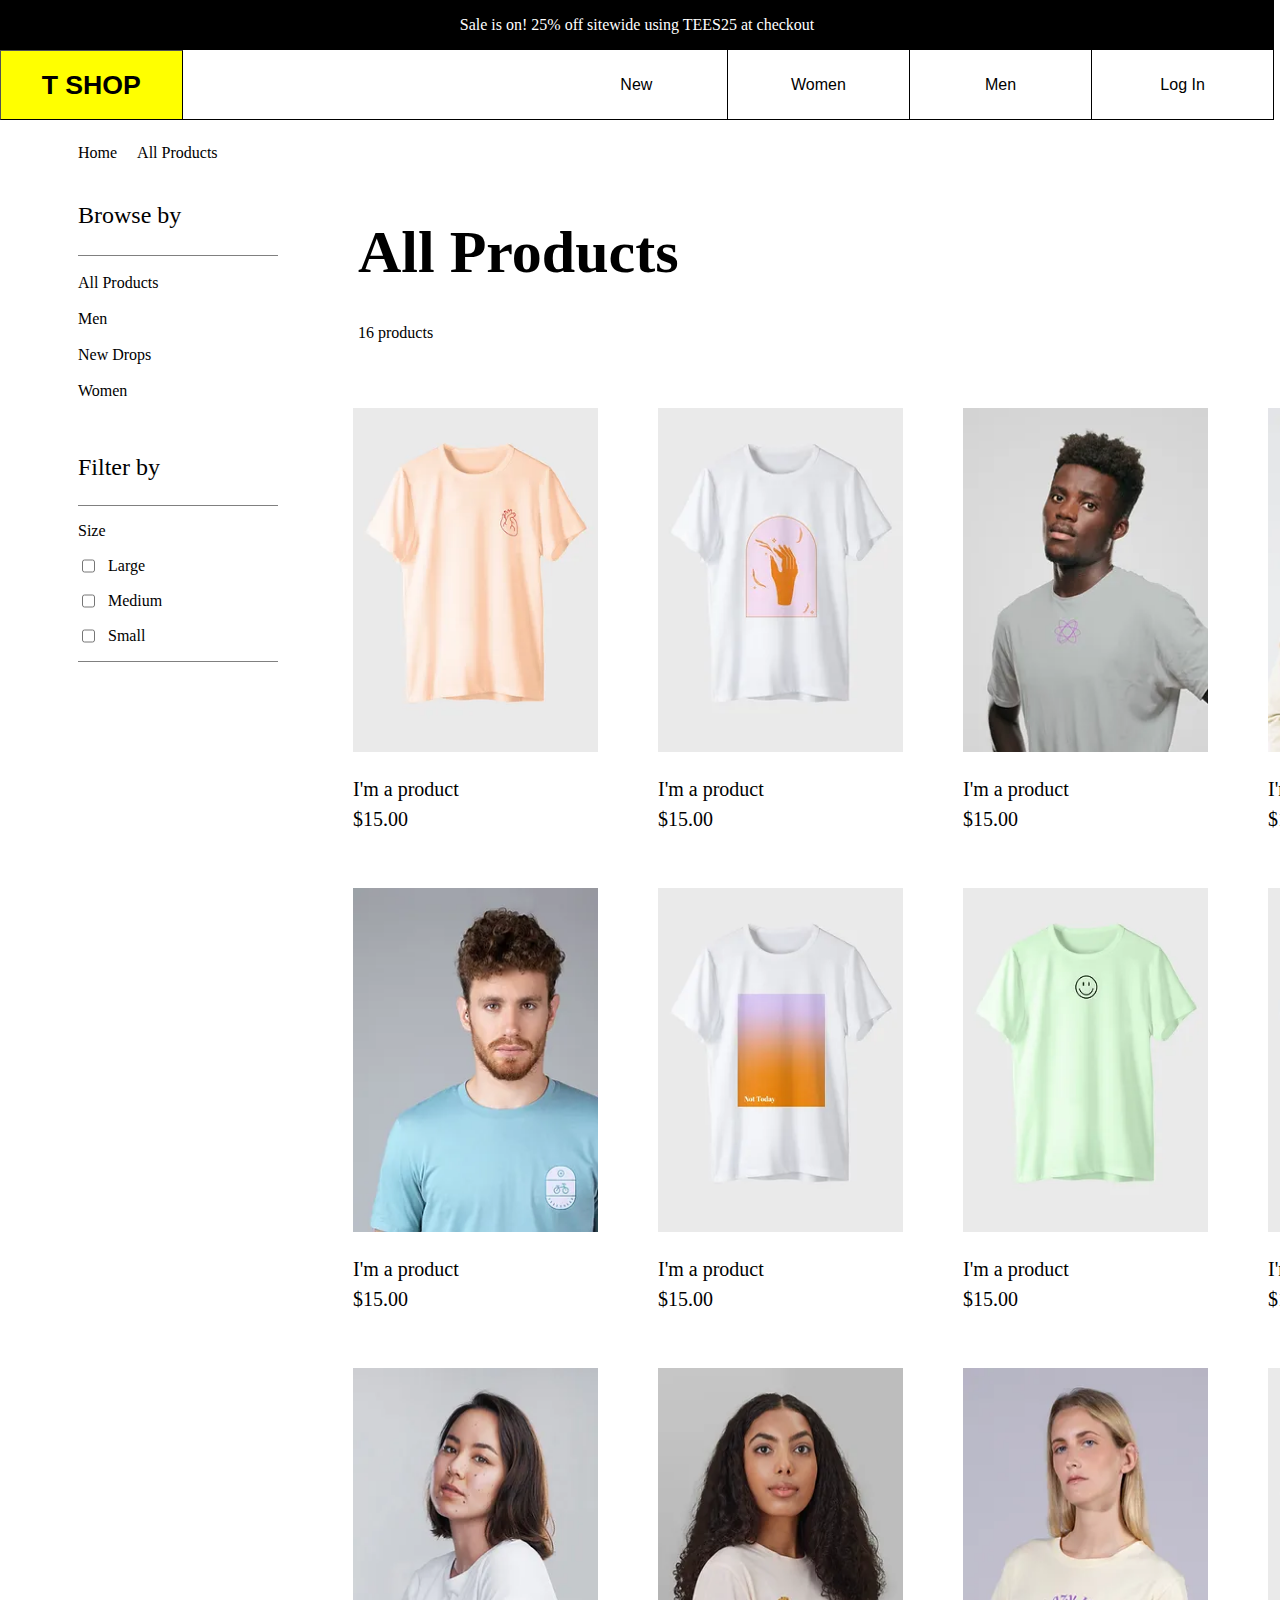
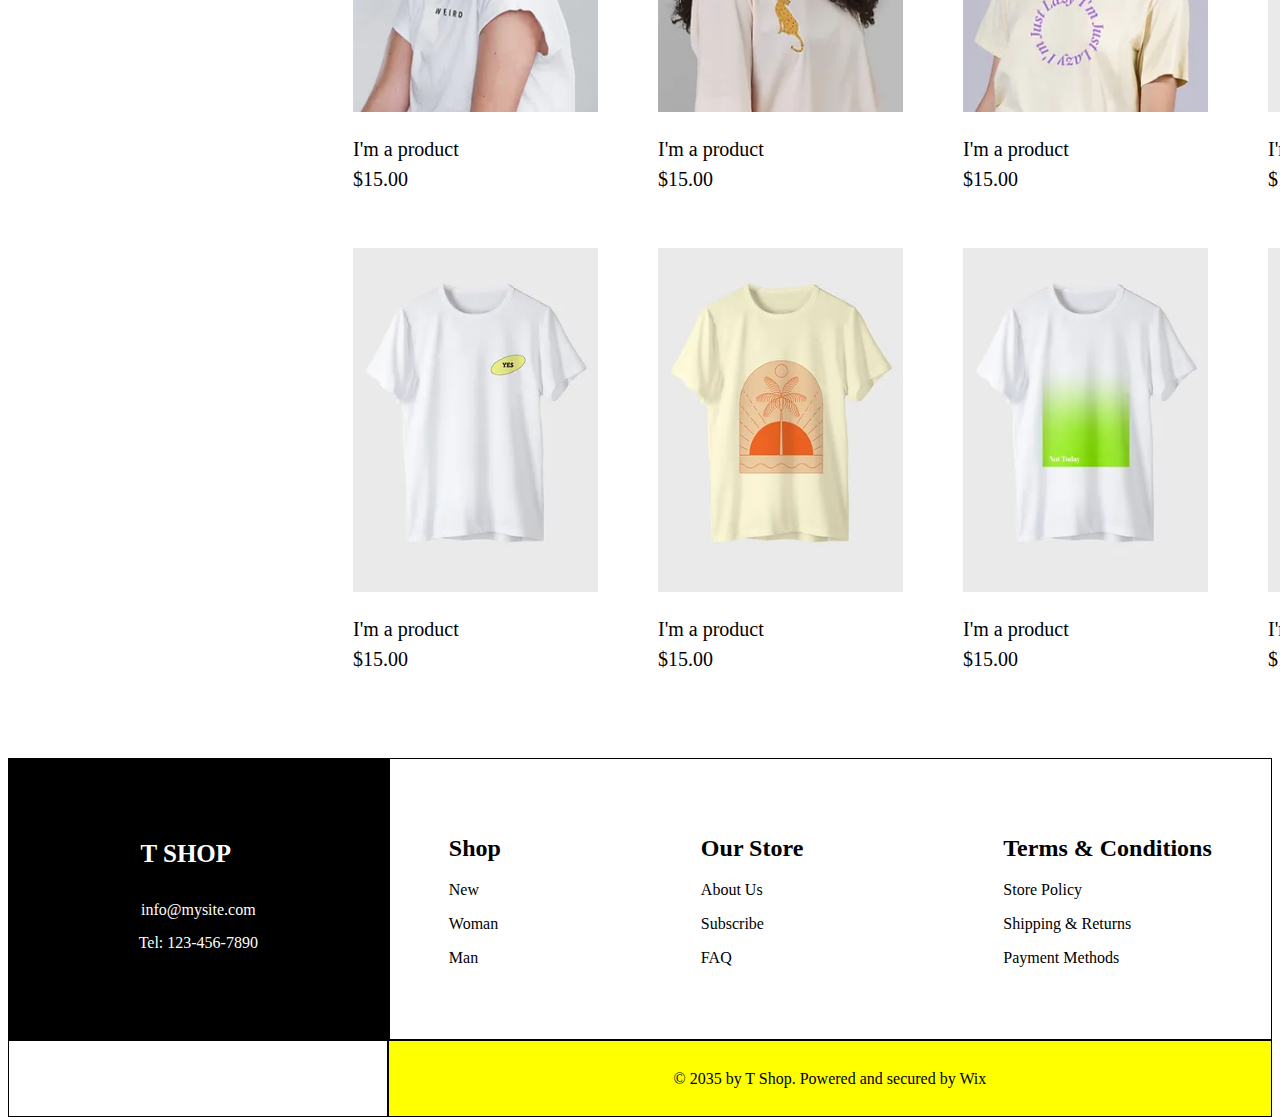
==== all/all.html @ 53964699 "Initial commit" ====
<!DOCTYPE html>
<html lang="en">
<head>
    <meta charset="UTF-8">
    <meta name="viewport" content="width=device-width, initial-scale=1.0">
    <title>Document</title>
    <link rel="stylesheet" href="./all.css">
    <link rel="stylesheet" href="https://cdnjs.cloudflare.com/ajax/libs/font-awesome/6.5.1/css/all.min.css" integrity="sha512-DTOQO9RWCH3ppGqcWaEA1BIZOC6xxalwEsw9c2QQeAIftl+Vegovlnee1c9QX4TctnWMn13TZye+giMm8e2LwA==" crossorigin="anonymous" referrerpolicy="no-referrer" />
    <link rel="preconnect" href="https://fonts.googleapis.com">
    <link rel="preconnect" href="https://fonts.gstatic.com" crossorigin>
    <link href="https://fonts.googleapis.com/css2?family=Wix+Madefor+Text:ital,wght@0,400..800;1,400..800&display=swap" rel="stylesheet">
</head>
<body>
    <div class="startabs">
        <div class="start">
            <p class="startsale">Sale is on! 25% off sitewide using TEES25 at checkout</p>
        </div>
    </div>
    <nav>
        <div class="batonebi">
            <button id="navbut2" class="main"><h1>T SHOP</h1></button>
            <button id="navbut" class="space"></button>
            <button id="navbut" class="space"></button>
            <button id="navbut1" class="new"><p class="p">New</p></button>
            <button id="navbut1" class="women"><p class="p">Women</p></button>
            <button id="navbut1" class="men"><p class="p">Men</p></button>
            <button id="navbut" class="login"><i id="user" class="fa-solid fa-circle-user"></i><p class="p1">Log In</p><i id="bag" class="fa-solid fa-bag-shopping"></i></button>
        </div>
    </nav>
    <div class="pathabs">
        <div class="path">
            <p class="pathh">Home</p>
            <i id="pathar" class="fa-solid fa-chevron-right"></i>
            <p class="pathdr">All Products</p>
        </div>
    </div>
    <div class="kateabs">
        <div class="kate">
            <div class="browse">
                <p class="browseup">Browse by</p>
                <div class="browseline"></div>
                <p id="browselist">All Products</p>
                <p id="browselist">Men</p>
                <p id="browselist">New Drops</p>
                <p id="browselist">Women</p>
            </div>
            <div class="filter">
                <p class="filterup">Filter by</p>
                <div class="filterline"></div>
                <p class="filtersize">Size</p>
                <div class="filters">
                    <div class="filtersup">
                        <input type="checkbox">
                        <p id="filtersp">Large</p>
                    </div>
                    <div class="filterscentre">
                        <input type="checkbox">
                        <p id="filtersp">Medium</p>
                    </div>
                    <div class="filtersdown">
                        <input type="checkbox">
                        <p id="filtersp">Small</p>
                    </div>
                </div>
                <div class="filterline"></div>
            </div>
        </div>
    </div>
    <div class="dropheadabs">
        <div class="drophead">
            <h1 class="dropheadh1">All Products</h1>
        </div>
    </div>
    <div class="sortsabs">
        <div class="sorts">
            <p>16 products</p>
            <p>Sort by: Recommended<i id="reco" class="fa-solid fa-chevron-down"></i></p>
        </div>
    </div>
    <div class="maikebi">
        <div class="maikebiflex">
            <div class="maikebiflex1">
                <div class="maika">
                    <img class="we" src="./maikebi/1.webp" alt="">
                    <div class="pebi">
                        <p id="maikp" class="saxeli">I'm a product</p>
                        <p id="maikp" class="cost">$15.00</p>
                    </div>
                </div>
                <div class="maika">
                    <img class="we" src="./maikebi/2.webp" alt="">
                    <div class="pebi">
                        <p id="maikp" class="saxeli">I'm a product</p>
                        <p id="maikp" class="cost">$15.00</p>
                    </div>
                </div>
                <div class="maika">
                    <img class="we" src="./maikebi/3.webp" alt="">
                    <div class="pebi">
                        <p id="maikp" class="saxeli">I'm a product</p>
                        <p id="maikp" class="cost">$15.00</p>
                    </div>
                </div>
                <div class="maika">
                    <img class="we" src="./maikebi/4.webp" alt="">
                    <div class="pebi">
                        <p id="maikp" class="saxeli">I'm a product</p>
                        <p id="maikp" class="cost">$15.00</p>
                    </div>
                </div>
            </div>
            <div class="maikebiflex2">
                <div class="maika">
                    <img class="we" src="./maikebi/5.webp" alt="">
                    <div class="pebi">
                        <p id="maikp" class="saxeli">I'm a product</p>
                        <p id="maikp" class="cost">$15.00</p>
                    </div>
                </div>
                <div class="maika">
                    <img class="we" src="./maikebi/6.webp" alt="">
                    <div class="pebi">
                        <p id="maikp" class="saxeli">I'm a product</p>
                        <p id="maikp" class="cost">$15.00</p>
                    </div>
                </div>
                <div class="maika">
                    <img class="we" src="./maikebi/7.webp" alt="">
                    <div class="pebi">
                        <p id="maikp" class="saxeli">I'm a product</p>
                        <p id="maikp" class="cost">$15.00</p>
                    </div>
                </div>
                <div class="maika">
                    <img class="we" src="./maikebi/8.webp" alt="">
                    <div class="pebi">
                        <p id="maikp" class="saxeli">I'm a product</p>
                        <p id="maikp" class="cost">$15.00</p>
                    </div>
                </div>
            </div>
            <div class="maikebiflex3">
                <div class="maika">
                    <img class="we" src="./maikebi/9.webp" alt="">
                    <div class="pebi">
                        <p id="maikp" class="saxeli">I'm a product</p>
                        <p id="maikp" class="cost">$15.00</p>
                    </div>
                </div>
                <div class="maika">
                    <img class="we" src="./maikebi/10.webp" alt="">
                    <div class="pebi">
                        <p id="maikp" class="saxeli">I'm a product</p>
                        <p id="maikp" class="cost">$15.00</p>
                    </div>
                </div>
                <div class="maika">
                    <img class="we" src="./maikebi/11.webp" alt="">
                    <div class="pebi">
                        <p id="maikp" class="saxeli">I'm a product</p>
                        <p id="maikp" class="cost">$15.00</p>
                    </div>
                </div>
                <div class="maika">
                    <img class="we" src="./maikebi/12.webp" alt="">
                    <div class="pebi">
                        <p id="maikp" class="saxeli">I'm a product</p>
                        <p id="maikp" class="cost">$15.00</p>
                    </div>
                </div>
            </div>
            <div class="maikebiflex4">
                <div class="maika">
                    <img class="we" src="./maikebi/13.webp" alt="">
                    <div class="pebi">
                        <p id="maikp" class="saxeli">I'm a product</p>
                        <p id="maikp" class="cost">$15.00</p>
                    </div>
                </div>
                <div class="maika">
                    <img class="we" src="./maikebi/14.webp" alt="">
                    <div class="pebi">
                        <p id="maikp" class="saxeli">I'm a product</p>
                        <p id="maikp" class="cost">$15.00</p>
                    </div>
                </div>
                <div class="maika">
                    <img class="we" src="./maikebi/15.webp" alt="">
                    <div class="pebi">
                        <p id="maikp" class="saxeli">I'm a product</p>
                        <p id="maikp" class="cost">$15.00</p>
                    </div>
                </div>
                <div class="maika">
                    <img class="we" src="./maikebi/16.webp" alt="">
                    <div class="pebi">
                        <p id="maikp" class="saxeli">I'm a product</p>
                        <p id="maikp" class="cost">$15.00</p>
                    </div>
                </div>
            </div>
        </div>
    </div>
    <div class="endabs">
        <div class="end">
            <div class="endup">
                <div class="aqet1">
                    <h1 class="endtshop">T SHOP</h1>
                    <p class="endmail">info@mysite.com</p>
                    <p class="endtel">Tel: 123-456-7890</p>
                </div>
                <div class="iqit1">
                    <div class="st">
                        <h2 class="stshop">Shop</h2>
                        <p>New</p>
                        <p>Woman</p>
                        <p>Man</p>
                    </div>
                    <div class="nd">
                        <h2 class="ndstore">Our Store</h2>
                        <p>About Us</p>
                        <p>Subscribe</p>
                        <p>FAQ</p>
                    </div>
                    <div class="rd">
                        <h2 class="rdterms">Terms & Conditions</h2>
                        <p>Store Policy</p>
                        <p>Shipping & Returns</p>
                        <p>Payment Methods</p>
                    </div>
                </div>
            </div>
            <div class="enddown">
                <div class="aqet2">
                    <i id="logoebi" class="fa-brands fa-facebook-f"></i>
                    <i id="logoebi" class="fa-brands fa-instagram"></i>
                    <i id="logoebi" class="fa-brands fa-youtube"></i>
                    <i id="logoebi" class="fa-brands fa-pinterest-p"></i>
                    <i id="logoebi" class="fa-brands fa-tiktok"></i>
                </div>
                <div class="iqit2">
                    <p class="wix">© 2035 by T Shop. Powered and secured by Wix</p>
                </div>
            </div>
        </div>
    </div>
</body>
</html>
---- all/all.css ----
body{
    position: relative;
}
.wix-madefor text-uniquifier{
    font-family: "Wix Madefor Text", sans-serif;
    font-optical-sizing: auto;
    font-weight: weight;
    font-style: normal;
}
.startabs{
    position: absolute;
    top: -8px;
    left: -8px;
    width: 100.8%;
}
.start{
    display: flex;
    justify-content: center;
    background-color: black;
}
.startsale{
    z-index: 999;
    color: white;
}
nav{
    background-color: aliceblue;
    position: absolute;
    left: -8px;
    top: 42px;
    width: 100.8%;
}
.batonebi{
    display: flex;
}
.main{
    background-color: yellow;
    border-width: 0.5px;
    border-color: black;
    border-radius: 0;
}
.space{
    background-color: white;
    border-right: none;
    border-left: none;
    border-top: none;
    border-bottom: 0.5px solid black;
    border-radius: 0;
}
.new{
    background-color: white;
    border-right: 0.5px solid black;
    border-left: none;
    border-top: none;
    border-bottom: 0.5px solid black;
    border-radius: 0;
}
.women{
    background-color: white;
    border-right: 0.5px solid black;
    border-left: none;
    border-top: none;
    border-bottom: 0.5px solid black;
    border-radius: 0;
}
.men{
    background-color: white;
    border-right: 0.5px solid black;
    border-left: none;
    border-top: none;
    border-bottom: 0.5px solid black;
    border-radius: 0;
}
.login{
    display: flex;
    justify-content: center;
    align-items: center;
    gap: 20px;
    background-color: white;
    border-right: 0.5px solid black;
    border-left: none;
    border-top: none;
    border-bottom: 0.5px solid black;
    border-radius: 0;
}
.p{
    font-size: 16px;
    transition: 0.4s;
}
.p1{
    font-size: 16px;
}
.p1:hover{
    cursor: pointer;
    color: skyblue;
}
#user{
    font-size: 25px;
}
#user:hover{
    cursor: pointer;
}
#bag{
    font-size: 25px;
}
#bag:hover{
    cursor: pointer;
}
#navbut{
    width: 306px;
    height: 70px;
}
#navbut1{
    width: 306px;
    height: 70px;
    transition: 0.4s;
}
#navbut2{
    width: 306px;
    height: 70px;
}
#navbut1:hover{
    cursor: pointer;
    background-color: black;
    .p{
        color: orange;
    }
    transition: 0.4s;
}
#navbut2:hover{
    cursor: pointer;
}
.pathabs{
    position: absolute;
    top: 120px;
    width: 100%;
}
.path{
    display: flex;
    gap: 10px;
    justify-content: start;
    margin-left: 70px;
}
#pathar{
    text-align: center; 
    font-size: 15px;
    margin-top: 16px;
}
.kateabs{
    position: absolute;
    top: 170px;
    width: 200px;
    left: 70px;
    height: 450px;
}
.kate{
    display: flex;
    flex-direction: column;
    gap: 30px;
}
.browse{
    display: flex;
    flex-direction: column;
    gap: 2px;
}
.browseline{
    width: 200px;
    height: 1px;
    background-color: gray;
}
#browselist{
    height: 2px;
}
#browselist:hover{
    cursor: pointer;
    color: gray;
}
.browseup{
    font-size: 24px;
}
.filter{
    display: flex;
    flex-direction: column;
}
.filterline{
    width: 200px;
    height: 1px;
    background-color: gray;
}
.filterup{
    font-size: 24px;
}
.filters{
    display: flex;
    flex-direction: column;
    gap: 0;;
}
.filtersup{
    display: flex;
    margin-bottom: -15px;
    margin-top: -15px;
    gap: 10px;
}
.filterscentre{
    display: flex;
    margin-bottom: -15px;
    gap: 10px;
}
.filtersdown{
    display: flex;
    gap: 10px;
}
.dropheadabs{
    position: absolute;
    top: 170px;
    left: 350px;
}
.drophead{
    display: flex;
}
.dropheadh1{
    font-size: 60px;
}
.sortsabs{
    position: absolute;
    top: 300px;
    left: 350px;
    width: 1150px;
}
.sorts{
    display: flex;
    justify-content: space-between;
}
#reco{
    margin-left: 5px;
}
.maikebi{
    position: absolute;
    top: 400px;
    left: 350px;
    width: 1150px;
}
.maikebiflex{
    display: flex;
    flex-direction: column;
    gap: 50px;
}
.maikebiflex1{
    display: flex;
    gap: 60px;
    justify-content: center;
}
.maikebiflex2{
    display: flex;
    gap: 60px;
    justify-content: center;
}
.maikebiflex3{
    display: flex;
    gap: 60px;
    justify-content: center;
}
.maikebiflex4{
    display: flex;
    gap: 60px;
    justify-content: center;
}
.maika{
    display: flex;
    flex-direction: column;
    gap: 6px;
}
#maikp{
    height: 10px;
    font-size: 20px;
}
.maika:hover{
    cursor: pointer;
}
.we{
    width: 245px;
    height: 344px;
}
.endabs{
    position: absolute;
    top: 2350px;
    width: 100%;
}
.end{
    display: flex;
    flex-direction: column;
    gap: 0;
}
.endup{
    display: flex;
}
.aqet1{
    display: flex;
    flex-direction: column;
    align-items: center;
    justify-content: center;
    background-color: black;
    width: 475px;
    height: 282px;
}
.endtshop{
    color: white;
    margin-top: 10px;
    margin-right: 25px;
    font-size: 25px;
}
.endmail{
    color: white;
    height: 1px;
}
.endtel{
    color: white;
}
.iqit1{
    display: flex;
    justify-content: center;
    align-items: center;
    gap: 200px;
    width: 1100px;
    height: 280px;
    border: solid 1px black;
}
.enddown{
    display: flex;
}
.aqet2{
    display: flex;
    width: 471px;
    height: 75px;
    justify-content: center;
    align-items: center;
    gap: 25px;
    border: 1px solid black;
}
#logoebi{
    font-size: 20px;
}
.iqit2{
    display: flex;
    justify-content: center;
    align-items: center;
    background-color: yellow;
    width: 1100px;
    height: 75px;
    border: 1px solid black;
}
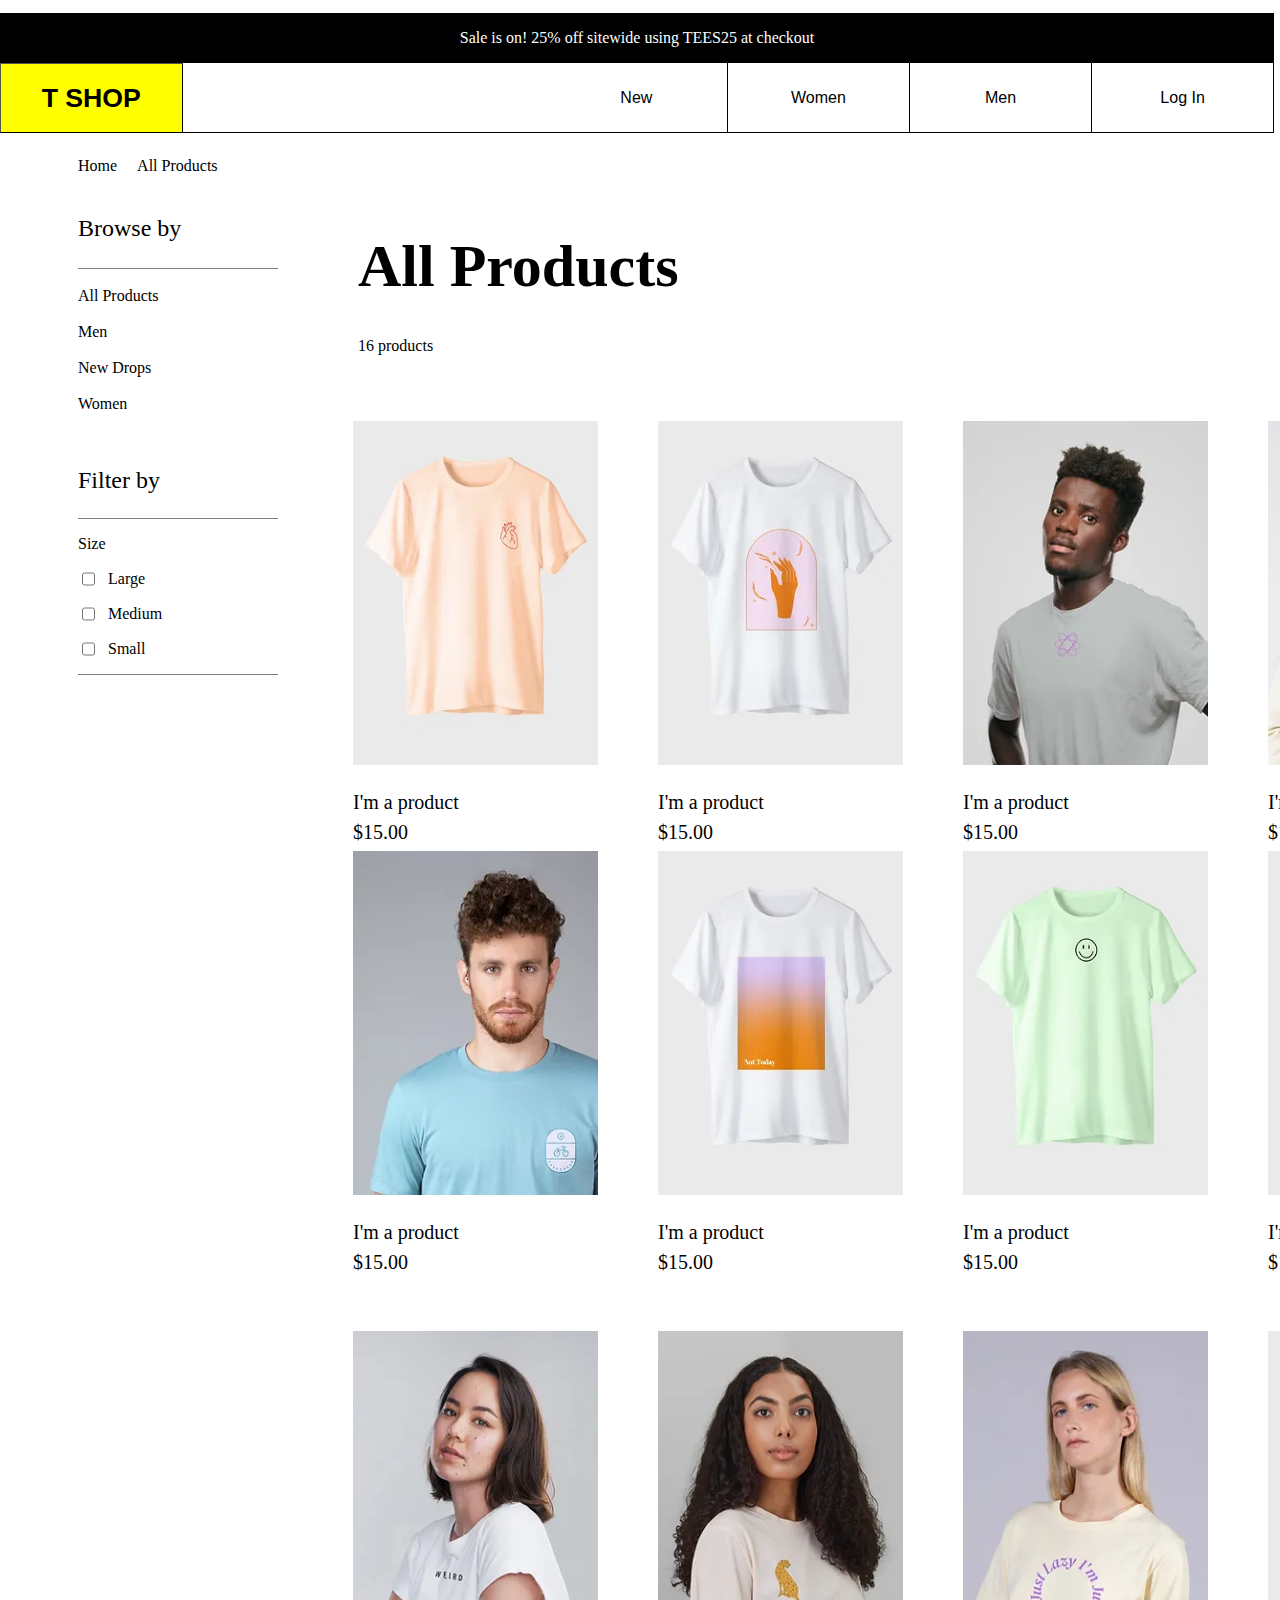
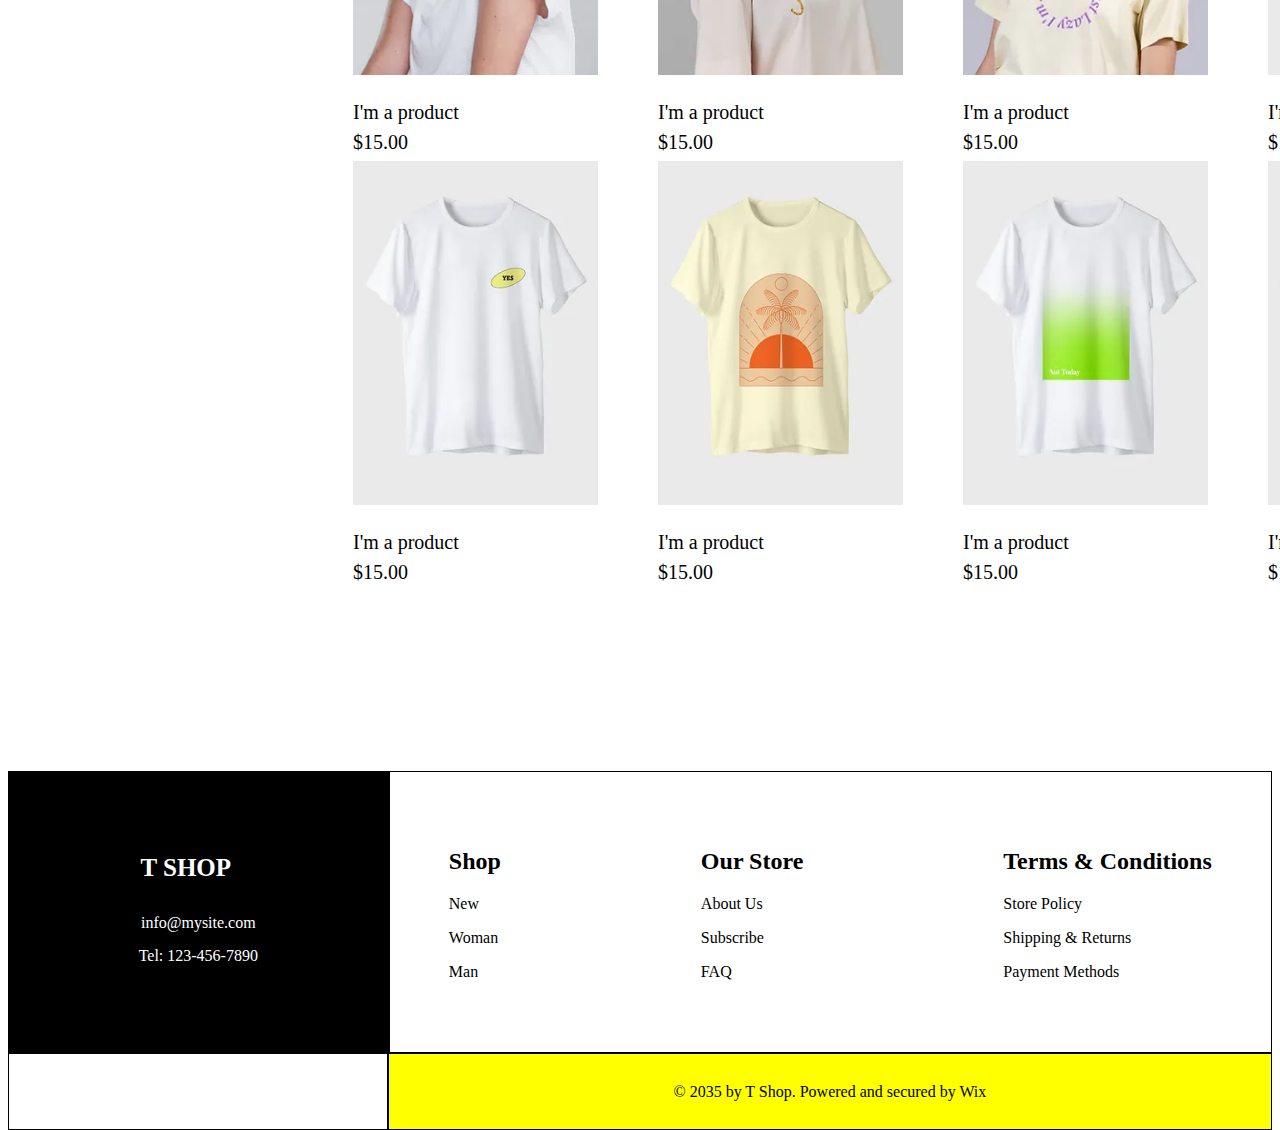
==== commit c4a65a0e: "ended worcking with responsive" ====
--- a/all/all.html
+++ b/all/all.html
@@ -5,6 +5,7 @@
     <meta name="viewport" content="width=device-width, initial-scale=1.0">
     <title>Document</title>
     <link rel="stylesheet" href="./all.css">
+    <link rel="stylesheet" href="./all responsive.css">
     <link rel="stylesheet" href="https://cdnjs.cloudflare.com/ajax/libs/font-awesome/6.5.1/css/all.min.css" integrity="sha512-DTOQO9RWCH3ppGqcWaEA1BIZOC6xxalwEsw9c2QQeAIftl+Vegovlnee1c9QX4TctnWMn13TZye+giMm8e2LwA==" crossorigin="anonymous" referrerpolicy="no-referrer" />
     <link rel="preconnect" href="https://fonts.googleapis.com">
     <link rel="preconnect" href="https://fonts.gstatic.com" crossorigin>
@@ -27,6 +28,17 @@
             <button id="navbut" class="login"><i id="user" class="fa-solid fa-circle-user"></i><p class="p1">Log In</p><i id="bag" class="fa-solid fa-bag-shopping"></i></button>
         </div>
     </nav>
+    <div class="nav2abs">
+        <div class="nav2"> 
+            <div class="nav21">
+                <h1 class="nav2h">T SHOP</h1>
+            </div>
+            <div class="nav22">
+                <i id="bag2" class="fa-solid fa-bag-shopping"></i>
+                <i id="menu" class="fa-solid fa-bars"></i>
+            </div>
+        </div>
+    </div>
     <div class="pathabs">
         <div class="path">
             <p class="pathh">Home</p>
@@ -79,123 +91,127 @@
     </div>
     <div class="maikebi">
         <div class="maikebiflex">
-            <div class="maikebiflex1">
-                <div class="maika">
-                    <img class="we" src="./maikebi/1.webp" alt="">
-                    <div class="pebi">
-                        <p id="maikp" class="saxeli">I'm a product</p>
-                        <p id="maikp" class="cost">$15.00</p>
-                    </div>
-                </div>
-                <div class="maika">
-                    <img class="we" src="./maikebi/2.webp" alt="">
-                    <div class="pebi">
-                        <p id="maikp" class="saxeli">I'm a product</p>
-                        <p id="maikp" class="cost">$15.00</p>
-                    </div>
-                </div>
-                <div class="maika">
-                    <img class="we" src="./maikebi/3.webp" alt="">
-                    <div class="pebi">
-                        <p id="maikp" class="saxeli">I'm a product</p>
-                        <p id="maikp" class="cost">$15.00</p>
-                    </div>
-                </div>
-                <div class="maika">
-                    <img class="we" src="./maikebi/4.webp" alt="">
-                    <div class="pebi">
-                        <p id="maikp" class="saxeli">I'm a product</p>
-                        <p id="maikp" class="cost">$15.00</p>
-                    </div>
-                </div>
-            </div>
-            <div class="maikebiflex2">
-                <div class="maika">
-                    <img class="we" src="./maikebi/5.webp" alt="">
-                    <div class="pebi">
-                        <p id="maikp" class="saxeli">I'm a product</p>
-                        <p id="maikp" class="cost">$15.00</p>
-                    </div>
-                </div>
-                <div class="maika">
-                    <img class="we" src="./maikebi/6.webp" alt="">
-                    <div class="pebi">
-                        <p id="maikp" class="saxeli">I'm a product</p>
-                        <p id="maikp" class="cost">$15.00</p>
-                    </div>
-                </div>
-                <div class="maika">
-                    <img class="we" src="./maikebi/7.webp" alt="">
-                    <div class="pebi">
-                        <p id="maikp" class="saxeli">I'm a product</p>
-                        <p id="maikp" class="cost">$15.00</p>
-                    </div>
-                </div>
-                <div class="maika">
-                    <img class="we" src="./maikebi/8.webp" alt="">
-                    <div class="pebi">
-                        <p id="maikp" class="saxeli">I'm a product</p>
-                        <p id="maikp" class="cost">$15.00</p>
-                    </div>
-                </div>
-            </div>
-            <div class="maikebiflex3">
-                <div class="maika">
-                    <img class="we" src="./maikebi/9.webp" alt="">
-                    <div class="pebi">
-                        <p id="maikp" class="saxeli">I'm a product</p>
-                        <p id="maikp" class="cost">$15.00</p>
-                    </div>
-                </div>
-                <div class="maika">
-                    <img class="we" src="./maikebi/10.webp" alt="">
-                    <div class="pebi">
-                        <p id="maikp" class="saxeli">I'm a product</p>
-                        <p id="maikp" class="cost">$15.00</p>
-                    </div>
-                </div>
-                <div class="maika">
-                    <img class="we" src="./maikebi/11.webp" alt="">
-                    <div class="pebi">
-                        <p id="maikp" class="saxeli">I'm a product</p>
-                        <p id="maikp" class="cost">$15.00</p>
-                    </div>
-                </div>
-                <div class="maika">
-                    <img class="we" src="./maikebi/12.webp" alt="">
-                    <div class="pebi">
-                        <p id="maikp" class="saxeli">I'm a product</p>
-                        <p id="maikp" class="cost">$15.00</p>
-                    </div>
-                </div>
-            </div>
-            <div class="maikebiflex4">
-                <div class="maika">
-                    <img class="we" src="./maikebi/13.webp" alt="">
-                    <div class="pebi">
-                        <p id="maikp" class="saxeli">I'm a product</p>
-                        <p id="maikp" class="cost">$15.00</p>
-                    </div>
-                </div>
-                <div class="maika">
-                    <img class="we" src="./maikebi/14.webp" alt="">
-                    <div class="pebi">
-                        <p id="maikp" class="saxeli">I'm a product</p>
-                        <p id="maikp" class="cost">$15.00</p>
-                    </div>
-                </div>
-                <div class="maika">
-                    <img class="we" src="./maikebi/15.webp" alt="">
-                    <div class="pebi">
-                        <p id="maikp" class="saxeli">I'm a product</p>
-                        <p id="maikp" class="cost">$15.00</p>
-                    </div>
-                </div>
-                <div class="maika">
-                    <img class="we" src="./maikebi/16.webp" alt="">
-                    <div class="pebi">
-                        <p id="maikp" class="saxeli">I'm a product</p>
-                        <p id="maikp" class="cost">$15.00</p>
+            <div class="maikebiflex11">
+                <div class="maikebiflex1">
+                    <div class="maika">
+                        <img class="we" src="./maikebi/1.webp" alt="">
+                        <div class="pebi">
+                            <p id="maikp" class="saxeli">I'm a product</p>
+                            <p id="maikp" class="cost">$15.00</p>
+                        </div>
+                    </div>
+                    <div class="maika">
+                        <img class="we" src="./maikebi/2.webp" alt="">
+                        <div class="pebi">
+                            <p id="maikp" class="saxeli">I'm a product</p>
+                            <p id="maikp" class="cost">$15.00</p>
+                        </div>
+                    </div>
+                    <div class="maika">
+                        <img class="we" src="./maikebi/3.webp" alt="">
+                        <div class="pebi">
+                            <p id="maikp" class="saxeli">I'm a product</p>
+                            <p id="maikp" class="cost">$15.00</p>
+                        </div>
+                    </div>
+                    <div class="maika">
+                        <img class="we" src="./maikebi/4.webp" alt="">
+                        <div class="pebi">
+                            <p id="maikp" class="saxeli">I'm a product</p>
+                            <p id="maikp" class="cost">$15.00</p>
+                        </div>
+                    </div>
+                </div>
+                <div class="maikebiflex2">
+                    <div class="maika">
+                        <img class="we" src="./maikebi/5.webp" alt="">
+                        <div class="pebi">
+                            <p id="maikp" class="saxeli">I'm a product</p>
+                            <p id="maikp" class="cost">$15.00</p>
+                        </div>
+                    </div>
+                    <div class="maika">
+                        <img class="we" src="./maikebi/6.webp" alt="">
+                        <div class="pebi">
+                            <p id="maikp" class="saxeli">I'm a product</p>
+                            <p id="maikp" class="cost">$15.00</p>
+                        </div>
+                    </div>
+                    <div class="maika">
+                        <img class="we" src="./maikebi/7.webp" alt="">
+                        <div class="pebi">
+                            <p id="maikp" class="saxeli">I'm a product</p>
+                            <p id="maikp" class="cost">$15.00</p>
+                        </div>
+                    </div>
+                    <div class="maika">
+                        <img class="we" src="./maikebi/8.webp" alt="">
+                        <div class="pebi">
+                            <p id="maikp" class="saxeli">I'm a product</p>
+                            <p id="maikp" class="cost">$15.00</p>
+                        </div>
+                    </div>
+                </div>
+            </div>
+            <div class="maikebiflex22">
+                <div class="maikebiflex3">
+                    <div class="maika">
+                        <img class="we" src="./maikebi/9.webp" alt="">
+                        <div class="pebi">
+                            <p id="maikp" class="saxeli">I'm a product</p>
+                            <p id="maikp" class="cost">$15.00</p>
+                        </div>
+                    </div>
+                    <div class="maika">
+                        <img class="we" src="./maikebi/10.webp" alt="">
+                        <div class="pebi">
+                            <p id="maikp" class="saxeli">I'm a product</p>
+                            <p id="maikp" class="cost">$15.00</p>
+                        </div>
+                    </div>
+                    <div class="maika">
+                        <img class="we" src="./maikebi/11.webp" alt="">
+                        <div class="pebi">
+                            <p id="maikp" class="saxeli">I'm a product</p>
+                            <p id="maikp" class="cost">$15.00</p>
+                        </div>
+                    </div>
+                    <div class="maika">
+                        <img class="we" src="./maikebi/12.webp" alt="">
+                        <div class="pebi">
+                            <p id="maikp" class="saxeli">I'm a product</p>
+                            <p id="maikp" class="cost">$15.00</p>
+                        </div>
+                    </div>
+                </div>
+                <div class="maikebiflex4">
+                    <div class="maika">
+                        <img class="we" src="./maikebi/13.webp" alt="">
+                        <div class="pebi">
+                            <p id="maikp" class="saxeli">I'm a product</p>
+                            <p id="maikp" class="cost">$15.00</p>
+                        </div>
+                    </div>
+                    <div class="maika">
+                        <img class="we" src="./maikebi/14.webp" alt="">
+                        <div class="pebi">
+                            <p id="maikp" class="saxeli">I'm a product</p>
+                            <p id="maikp" class="cost">$15.00</p>
+                        </div>
+                    </div>
+                    <div class="maika">
+                        <img class="we" src="./maikebi/15.webp" alt="">
+                        <div class="pebi">
+                            <p id="maikp" class="saxeli">I'm a product</p>
+                            <p id="maikp" class="cost">$15.00</p>
+                        </div>
+                    </div>
+                    <div class="maika">
+                        <img class="we" src="./maikebi/16.webp" alt="">
+                        <div class="pebi">
+                            <p id="maikp" class="saxeli">I'm a product</p>
+                            <p id="maikp" class="cost">$15.00</p>
+                        </div>
                     </div>
                 </div>
             </div>
--- a/all/all responsive.css
+++ b/all/all responsive.css
@@ -0,0 +1,151 @@
+@media screen and (max-width: 320px){
+    nav{
+        display: none;
+    }
+    .start{
+        width: 320px;
+    }
+    .startsale{
+        text-align: center;
+        width: 250px;
+    }
+    .nav2abs{
+        display: block;
+        position: absolute;
+        top: 60px;
+        left: -8px;
+        width: 320px;
+    }
+    .nav2{
+        display: flex;
+        justify-content: space-between;
+        background-color: yellow;
+    }
+    .nav2h{
+        padding-left: 20px;
+    }
+    #bag2{
+        font-size: 25px;
+    }
+    #menu{
+        font-size: 25px;
+        margin-left: 10px;
+        margin-right: 20px;
+        margin-top: 25px;
+    }
+    .pathabs{
+        top: 140px;
+        left: -50px;
+    }
+    .kateabs{
+        display: none;
+    }
+    .dropheadabs{
+        left: 15px;
+    }
+    .dropheadh1{
+        font-size: 50px;
+    }
+    .sortsabs{
+        left: 15px;
+        width: 320px;
+        top: 270px;
+    }
+    .sorts{
+        justify-content: space-between;
+    }
+    .reco{
+        display: none;
+    }
+    .reco2{
+        display: block;
+        margin-right: 30px;
+        text-decoration: underline;
+    }
+    .maikebi{
+        left: 5px;
+        top: 370px;
+    }
+    .we{
+        width: 140px;
+        height: 190px;
+    }
+    .maikebiflex11{
+        display: flex;
+        flex-direction: row;
+        gap: 30px;
+    }
+    .maikebiflex22{
+        display: flex;
+        flex-direction: row;
+        gap: 30px;
+    }
+    .maikebiflex{
+        flex-direction: column;
+    }
+    .maikebiflex1{
+        flex-direction: column;
+    }
+    .maikebiflex2{
+        flex-direction: column;
+    }
+    .maikebiflex3{
+        flex-direction: column;
+    }
+    .maikebiflex4{
+        flex-direction: column;
+    }
+    .endabs{
+        top: 1700px;
+        left: -8px;
+    }
+    .endup{
+        flex-direction: column;
+    }
+    .enddown{
+        flex-direction: column;
+    }
+    .aqet1{
+        width: 320px;
+        height: 140px;
+        align-items: start;
+    }
+    .endtshop{
+        margin-left: 20px;
+    }
+    .endmail{
+        margin-left: 20px;
+    }
+    .endtel{
+        margin-left: 20px;
+    }
+    .iqit1{
+        flex-direction: column;
+        align-items: start;
+        gap: 0px;
+        height: 480px;
+        width: 320px;
+    }
+    .st{
+        margin-left: 20px;
+    }
+    .nd{
+        margin-left: 20px;
+    }
+    .rd{
+        margin-left: 20px;
+    }
+    .aqet2{
+        width: 320px;
+    }
+    .iqit2{
+        width: 320px;
+    }
+    .wix{
+        width: 200px;
+        text-align: center;
+    }
+    body{
+        width: 320px;
+    }
+}